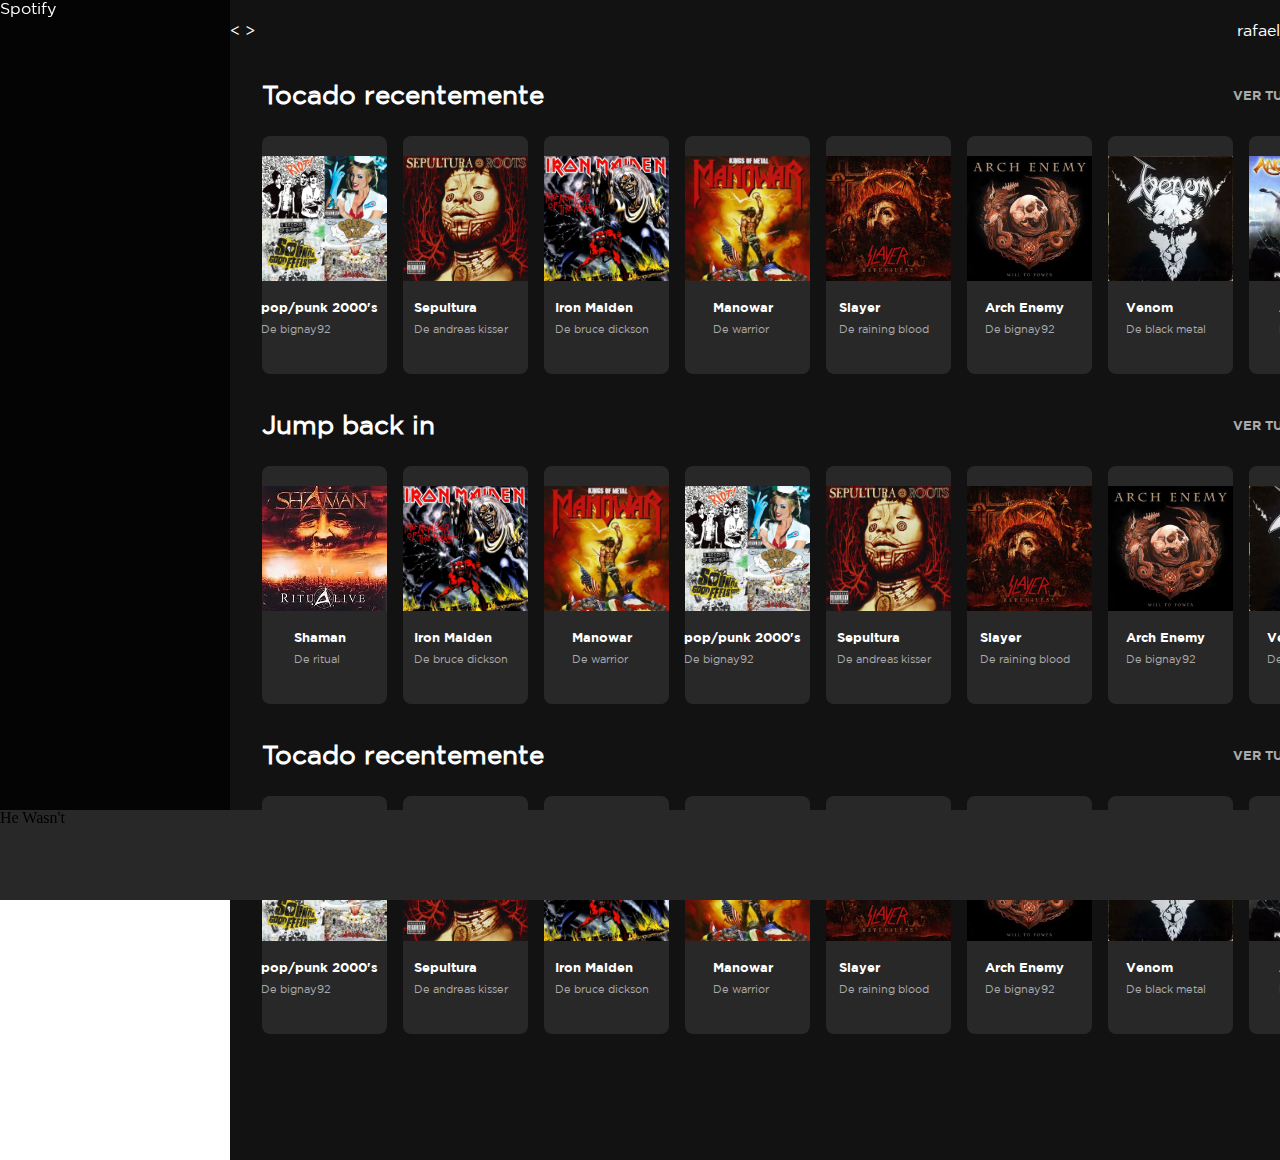
==== index.html @ e06836bf "First commit" ====
<!DOCTYPE html>
<html lang="pt-br">
<head>
    <meta charset="UTF-8">
    <meta name="viewport" content="width=device-width, initial-scale=1.0">
    <link rel="stylesheet" href="./css/reset.css">
    <link rel="stylesheet" href="./css/style.css">
    <title>Spotify - Inicio</title>
</head>
<body>
    <div class="main">
      <nav class="side-navbar">
		  Spotify
	  </nav> 
	  <div class="main-content">
		  <nav class="top-navbar">
			<div class="navigation-arrows">
				< >
			</div>
			<div class="user">
				rafael_valentim
			</div>
		  </nav>
		  <div class="container">
			  <section class="category">
				  <div class="header">
					  <h1 class="title">
						  Tocado recentemente
					  </h1>
					  <span class="see-all">
						  Ver tudo
					  </span>
				  </div>
				  <div class="albuns">
					  <ul class="albuns-list">
						  <li class="list-item">
							 <img src="./img/album.jfif" alt="album" class="album-image"> 
							 <div class="albun-infos">
								 <span class="album-title">pop/punk 2000's</span>
								 <p class="album-creator">De bignay92</p>
							 </div>
						  </li>
						  <li class="list-item">
							<img src="./img/album.jpg" alt="album" class="album-image"> 
							<div class="albun-infos">
								<span class="album-title">Sepultura</span>
								<p class="album-creator">De andreas kisser</p>
							</div>
						 </li>
						 <li class="list-item">
							<img src="./img/album1.jpg" alt="album" class="album-image"> 
							<div class="albun-infos">
								<span class="album-title">Iron Maiden</span>
								<p class="album-creator">De bruce dickson</p>
							</div>
						 </li>
						 <li class="list-item">
							<img src="./img/album2.jpg" alt="album" class="album-image"> 
							<div class="albun-infos">
								<span class="album-title">Manowar</span>
								<p class="album-creator">De warrior</p>
							</div>
						 </li>
						 <li class="list-item">
							<img src="./img/album3.jpg" alt="album" class="album-image"> 
							<div class="albun-infos">
								<span class="album-title">Slayer</span>
								<p class="album-creator">De raining blood</p>
							</div>
						 </li>
						 <li class="list-item">
							<img src="./img/album4.jpg" alt="album" class="album-image"> 
							<div class="albun-infos">
								<span class="album-title">Arch Enemy</span>
								<p class="album-creator">De bignay92</p>
							</div>
						 </li>
						 <li class="list-item">
							<img src="./img/album5.jpg" alt="album" class="album-image"> 
							<div class="albun-infos">
								<span class="album-title">Venom</span>
								<p class="album-creator">De black metal</p>
							</div>
						 </li>
						 <li class="list-item">
							<img src="./img/album6.jpg" alt="album" class="album-image"> 
							<div class="albun-infos">
								<span class="album-title">Angra</span>
								<p class="album-creator">De rebirth</p>
							</div>
						 </li>
						 <li class="list-item">
							<img src="./img/album7.jpg" alt="album" class="album-image"> 
							<div class="albun-infos">
								<span class="album-title">Shaman</span>
								<p class="album-creator">De ritual</p>
							</div>
						 </li>
					  </ul>
				  </div>
			  </section>
			  <section class="category">
				<div class="header">
					<h1 class="title">
						Jump back in
					</h1>
					<span class="see-all">
						Ver tudo
					</span>
				</div>
				<div class="albuns">
					<ul class="albuns-list">
						
						<li class="list-item">
							<img src="./img/album7.jpg" alt="album" class="album-image"> 
							<div class="albun-infos">
								<span class="album-title">Shaman</span>
								<p class="album-creator">De ritual</p>
							</div>
						 </li>						
					   <li class="list-item">
						  <img src="./img/album1.jpg" alt="album" class="album-image"> 
						  <div class="albun-infos">
							  <span class="album-title">Iron Maiden</span>
							  <p class="album-creator">De bruce dickson</p>
						  </div>
					   </li>
					   <li class="list-item">
						  <img src="./img/album2.jpg" alt="album" class="album-image"> 
						  <div class="albun-infos">
							  <span class="album-title">Manowar</span>
							  <p class="album-creator">De warrior</p>
						  </div>
					   </li>
					   <li class="list-item">
							<img src="./img/album.jfif" alt="album" class="album-image"> 
							<div class="albun-infos">
								<span class="album-title">pop/punk 2000's</span>
								<p class="album-creator">De bignay92</p>
							</div>
						</li>
						<li class="list-item">
							<img src="./img/album.jpg" alt="album" class="album-image"> 
							<div class="albun-infos">
								<span class="album-title">Sepultura</span>
								<p class="album-creator">De andreas kisser</p>
							</div>
						</li>
					   <li class="list-item">
						  <img src="./img/album3.jpg" alt="album" class="album-image"> 
						  <div class="albun-infos">
							  <span class="album-title">Slayer</span>
							  <p class="album-creator">De raining blood</p>
						  </div>
					   </li>
					   <li class="list-item">
						  <img src="./img/album4.jpg" alt="album" class="album-image"> 
						  <div class="albun-infos">
							  <span class="album-title">Arch Enemy</span>
							  <p class="album-creator">De bignay92</p>
						  </div>
					   </li>
					   <li class="list-item">
						  <img src="./img/album5.jpg" alt="album" class="album-image"> 
						  <div class="albun-infos">
							  <span class="album-title">Venom</span>
							  <p class="album-creator">De black metal</p>
						  </div>
					   </li>
					   <li class="list-item">
						  <img src="./img/album6.jpg" alt="album" class="album-image"> 
						  <div class="albun-infos">
							  <span class="album-title">Angra</span>
							  <p class="album-creator">De rebirth</p>
						  </div>
					   </li>
					   
					</ul>
				</div>
			</section>
			<section class="category">
				<div class="header">
					<h1 class="title">
						Tocado recentemente
					</h1>
					<span class="see-all">
						Ver tudo
					</span>
				</div>
				<div class="albuns">
					<ul class="albuns-list">
						<li class="list-item">
						   <img src="./img/album.jfif" alt="album" class="album-image"> 
						   <div class="albun-infos">
							   <span class="album-title">pop/punk 2000's</span>
							   <p class="album-creator">De bignay92</p>
						   </div>
						</li>
						<li class="list-item">
						  <img src="./img/album.jpg" alt="album" class="album-image"> 
						  <div class="albun-infos">
							  <span class="album-title">Sepultura</span>
							  <p class="album-creator">De andreas kisser</p>
						  </div>
					   </li>
					   <li class="list-item">
						  <img src="./img/album1.jpg" alt="album" class="album-image"> 
						  <div class="albun-infos">
							  <span class="album-title">Iron Maiden</span>
							  <p class="album-creator">De bruce dickson</p>
						  </div>
					   </li>
					   <li class="list-item">
						  <img src="./img/album2.jpg" alt="album" class="album-image"> 
						  <div class="albun-infos">
							  <span class="album-title">Manowar</span>
							  <p class="album-creator">De warrior</p>
						  </div>
					   </li>
					   <li class="list-item">
						  <img src="./img/album3.jpg" alt="album" class="album-image"> 
						  <div class="albun-infos">
							  <span class="album-title">Slayer</span>
							  <p class="album-creator">De raining blood</p>
						  </div>
					   </li>
					   <li class="list-item">
						  <img src="./img/album4.jpg" alt="album" class="album-image"> 
						  <div class="albun-infos">
							  <span class="album-title">Arch Enemy</span>
							  <p class="album-creator">De bignay92</p>
						  </div>
					   </li>
					   <li class="list-item">
						  <img src="./img/album5.jpg" alt="album" class="album-image"> 
						  <div class="albun-infos">
							  <span class="album-title">Venom</span>
							  <p class="album-creator">De black metal</p>
						  </div>
					   </li>
					   <li class="list-item">
						  <img src="./img/album6.jpg" alt="album" class="album-image"> 
						  <div class="albun-infos">
							  <span class="album-title">Angra</span>
							  <p class="album-creator">De rebirth</p>
						  </div>
					   </li>
					   <li class="list-item">
						  <img src="./img/album7.jpg" alt="album" class="album-image"> 
						  <div class="albun-infos">
							  <span class="album-title">Shaman</span>
							  <p class="album-creator">De ritual</p>
						  </div>
					   </li>
					</ul>
				</div>
			</section>  
		  </div>
		</div>
	</div>
	<nav class="bottom-navbar">
		He Wasn't
	</nav>
</body>
</html>
---- css/style.css ----
body {
    overflow-x: hidden; /* Hide horizontal scrollbar */
  }

@font-face {
    font-family: "GothamBook";
    src: url("./font/GothamBook.ttf");
}

@font-face {
    font-family: "Gotham-Bold";
    src: url("./font/GothamBold.ttf");
}

.main {
    color: #fff;
    display: flex;
    font-family: "GothamBook";
}

.side-navbar {
    background-color: #040404;
    width: 230px;
    height: 880px;
    position: fixed;
}

.main-content {
    margin-left: 230px;
    background-color: #121212;
    background-repeat: no-repeat;
    background-attachment: fixed;
    width: 88%;
}

.main-content .top-navbar {
    height: 60px;
    display: flex;
    justify-content: space-between;
    align-items: center;
}

.main-content .container {
    padding: 0 32px 0 32px;
    height: 1100px;
}

.container .category {
    padding: 16px 0 16px 0;
}

.container .category .header {
    display: flex;
    justify-content: space-between;
    align-items: center;
    padding-top: 6px;
    padding-bottom: 28px;
}

.category .header .title {
    font-size: 26px;
    font-weight: bolder;
}

.category .header .see-all {
    text-transform: uppercase;
    font-family: "Gotham-Bold";
    font-size: 13px;
    color: #aaaaaa;
    margin-right: 20px;
}


.albuns .albuns-list {
    display: flex;
}

.albuns .albuns-list .list-item {
    background-color: #282828;
    display: flex;
    flex-direction: column;
    align-items: center;
    width: 170px;
    height: 238px;
    border-radius: 8px;
    margin-right: 16px;
}

.category .albuns .album-image {
    width: 125px;
    height: 125px;
    margin-top: 20px;
    margin-bottom: 20px;
}

.category .albuns .albun-infos {
    display: flex;
    flex-direction: column;
    text-align: left;
    margin-left: -10px;
}
.category .albuns .album-title {
    font-size: 13px;
    font-weight: bolder;
    margin-bottom: 10px;
    font-family: "Gotham-Bold"; 
}

.category .albuns .album-creator {
    font-size: 11px;
    color: #aaaaaa;
}

.bottom-navbar {
    position: fixed;
    left: 0;
    bottom: 0;
    width: 100%;
    height: 90px;
    background-color: #282828;
}
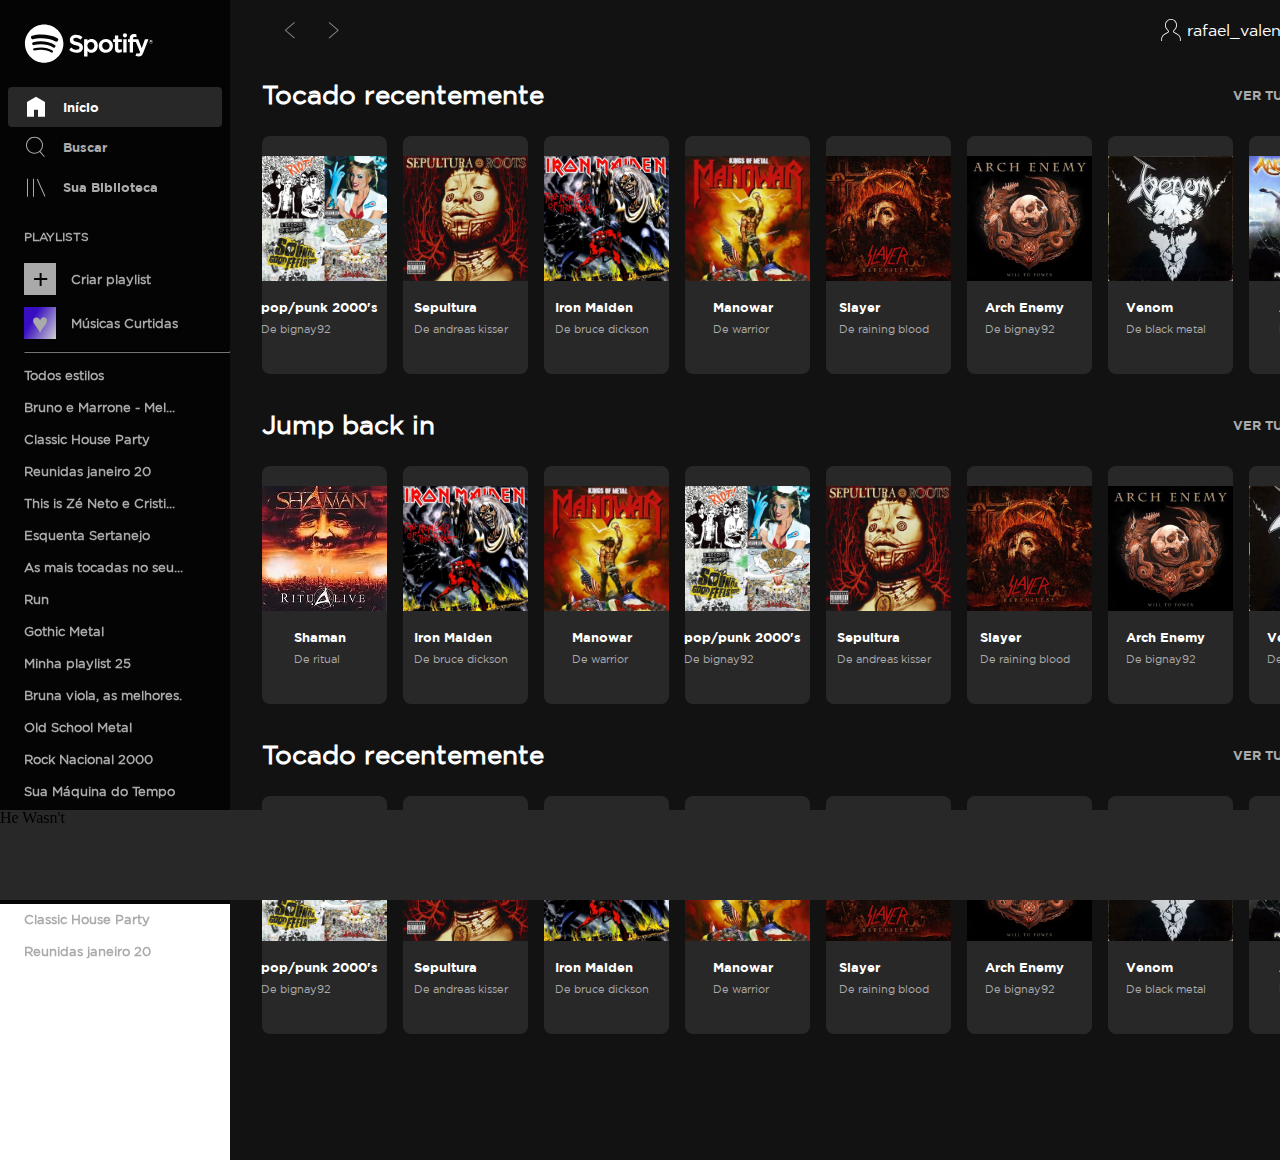
==== commit 79b24057: "Side navbar" ====
--- a/index.html
+++ b/index.html
@@ -9,17 +9,104 @@
 </head>
 <body>
     <div class="main">
+
       <nav class="side-navbar">
-		  Spotify
+		  <div class="navbar-logo">
+			<svg viewBox="0 0 1134 340" class="spotify-logo"><title>Spotify</title><path fill="currentColor" d="M8 171c0 92 76 168 168 168s168-76 168-168S268 4 176 4 8 79 8 171zm230 78c-39-24-89-30-147-17-14 2-16-18-4-20 64-15 118-8 162 19 11 7 0 24-11 18zm17-45c-45-28-114-36-167-20-17 5-23-21-7-25 61-18 136-9 188 23 14 9 0 31-14 22zM80 133c-17 6-28-23-9-30 59-18 159-15 221 22 17 9 1 37-17 27-54-32-144-35-195-19zm379 91c-17 0-33-6-47-20-1 0-1 1-1 1l-16 19c-1 1-1 2 0 3 18 16 40 24 64 24 34 0 55-19 55-47 0-24-15-37-50-46-29-7-34-12-34-22s10-16 23-16 25 5 39 15c0 0 1 1 2 1s1-1 1-1l14-20c1-1 1-1 0-2-16-13-35-20-56-20-31 0-53 19-53 46 0 29 20 38 52 46 28 6 32 12 32 22 0 11-10 17-25 17zm95-77v-13c0-1-1-2-2-2h-26c-1 0-2 1-2 2v147c0 1 1 2 2 2h26c1 0 2-1 2-2v-46c10 11 21 16 36 16 27 0 54-21 54-61s-27-60-54-60c-15 0-26 5-36 17zm30 78c-18 0-31-15-31-35s13-34 31-34 30 14 30 34-12 35-30 35zm68-34c0 34 27 60 62 60s62-27 62-61-26-60-61-60-63 27-63 61zm30-1c0-20 13-34 32-34s33 15 33 35-13 34-32 34-33-15-33-35zm140-58v-29c0-1 0-2-1-2h-26c-1 0-2 1-2 2v29h-13c-1 0-2 1-2 2v22c0 1 1 2 2 2h13v58c0 23 11 35 34 35 9 0 18-2 25-6 1 0 1-1 1-2v-21c0-1 0-2-1-2h-2c-5 3-11 4-16 4-8 0-12-4-12-12v-54h30c1 0 2-1 2-2v-22c0-1-1-2-2-2h-30zm129-3c0-11 4-15 13-15 5 0 10 0 15 2h1s1-1 1-2V93c0-1 0-2-1-2-5-2-12-3-22-3-24 0-36 14-36 39v5h-13c-1 0-2 1-2 2v22c0 1 1 2 2 2h13v89c0 1 1 2 2 2h26c1 0 1-1 1-2v-89h25l37 89c-4 9-8 11-14 11-5 0-10-1-15-4h-1l-1 1-9 19c0 1 0 3 1 3 9 5 17 7 27 7 19 0 30-9 39-33l45-116v-2c0-1-1-1-2-1h-27c-1 0-1 1-1 2l-28 78-30-78c0-1-1-2-2-2h-44v-3zm-83 3c-1 0-2 1-2 2v113c0 1 1 2 2 2h26c1 0 1-1 1-2V134c0-1 0-2-1-2h-26zm-6-33c0 10 9 19 19 19s18-9 18-19-8-18-18-18-19 8-19 18zm245 69c10 0 19-8 19-18s-9-18-19-18-18 8-18 18 8 18 18 18zm0-34c9 0 17 7 17 16s-8 16-17 16-16-7-16-16 7-16 16-16zm4 18c3-1 5-3 5-6 0-4-4-6-8-6h-8v19h4v-6h4l4 6h5zm-3-9c2 0 4 1 4 3s-2 3-4 3h-4v-6h4z"></path></svg>
+		  </div>
+		  <div class="navbar-links">
+			  <ul class="navbar-links-list">
+				  <li class="navbar-link-item">
+					<svg viewBox="0 0 512 512" width="24" height="24" xmlns="http://www.w3.org/2000/svg"><path d="M448 463.746h-149.333v-149.333h-85.334v149.333h-149.333v-315.428l192-111.746 192 110.984v316.19z" fill="currentColor"></path></svg>
+					  <span>Início</span>
+				  </li>
+				  <li class="navbar-link-item">
+					<svg viewBox="0 0 512 512" width="24" height="24" xmlns="http://www.w3.org/2000/svg"><path d="M349.714 347.937l93.714 109.969-16.254 13.969-93.969-109.969q-48.508 36.825-109.207 36.825-36.826 0-70.476-14.349t-57.905-38.603-38.603-57.905-14.349-70.476 14.349-70.476 38.603-57.905 57.905-38.603 70.476-14.349 70.476 14.349 57.905 38.603 38.603 57.905 14.349 70.476q0 37.841-14.73 71.619t-40.889 58.921zM224 377.397q43.428 0 80.254-21.461t58.286-58.286 21.461-80.254-21.461-80.254-58.286-58.285-80.254-21.46-80.254 21.46-58.285 58.285-21.46 80.254 21.46 80.254 58.285 58.286 80.254 21.461z" fill="currentColor" fill-rule="evenodd"></path></svg>
+					  <span>Buscar</span>
+				  </li>
+				  <li class="navbar-link-item">
+					<svg viewBox="0 0 512 512" width="24" height="24" xmlns="http://www.w3.org/2000/svg"><path d="M291.301 81.778l166.349 373.587-19.301 8.635-166.349-373.587zM64 463.746v-384h21.334v384h-21.334zM192 463.746v-384h21.334v384h-21.334z" fill="currentColor"></path></svg>
+					  <span>Sua Biblioteca</span>
+				  </li>
+			  </ul>
+		  </div>
+		  <div class="side-navbar-container">
+
+			  <div class="navbar-playlists">
+				  <p class="playlists-title">Playlists</p>
+				  <ul>
+					  <li class="playlist-item">
+						<div class="playlist-icon-plus">
+							<span class="icon-plus">+</span>
+						</div>
+						<p class="playlist-item-title">Criar playlist</p>
+					  </li>
+					  <li class="playlist-item">
+						<div class="playlist-icon-heart">
+							<span class="icon-heart">&#9829;</span>
+						</div>
+						<p class="playlist-item-title">Músicas Curtidas</p>
+					  </li>
+				  </ul>
+			  </div>
+			  <div class="navbar-separator">
+				<hr class="solid">
+			  </div>
+			  <div class="album-list">
+				  <ul class="album-list-scroll">
+					  <li class="album-playlist-name">Todos estilos</li>
+					  <li class="album-playlist-name">Bruno e Marrone - Mel...</li>
+					  <li class="album-playlist-name">Classic House Party</li>
+					  <li class="album-playlist-name">Reunidas janeiro 20</li>
+					  <li class="album-playlist-name">This is Zé Neto e Cristi...</li>
+					  <li class="album-playlist-name">Esquenta Sertanejo</li>
+					  <li class="album-playlist-name">As mais tocadas no seu...</li>
+					  <li class="album-playlist-name">Run</li>
+					  <li class="album-playlist-name">Gothic Metal</li>
+					  <li class="album-playlist-name">Minha playlist 25</li>
+					  <li class="album-playlist-name">Bruna viola, as melhores.</li>
+					  <li class="album-playlist-name">Old School Metal</li>
+					  <li class="album-playlist-name">Rock Nacional 2000</li>
+					  <li class="album-playlist-name">Sua Máquina do Tempo</li>
+					  <li class="album-playlist-name">Tony Hawk Pro Skater (...</li>
+					  <li class="album-playlist-name">Todos estilos</li>
+					  <li class="album-playlist-name">Bruno e Marrone - Mel...</li>
+					  <li class="album-playlist-name">Classic House Party</li>
+					  <li class="album-playlist-name">Reunidas janeiro 20</li>
+					  <li class="album-playlist-name">This is Zé Neto e Cristi...</li>
+					  <li class="album-playlist-name">Esquenta Sertanejo</li>
+					  <li class="album-playlist-name">As mais tocadas no seu...</li>
+					  <li class="album-playlist-name">Run</li>
+					  <li class="album-playlist-name">Gothic Metal</li>
+					  <li class="album-playlist-name">Minha playlist 25</li>
+					  <li class="album-playlist-name">Bruna viola, as melhores.</li>
+					  <li class="album-playlist-name">Old School Metal</li>
+					  <li class="album-playlist-name">Rock Nacional 2000</li>
+					  <li class="album-playlist-name">Sua Máquina do Tempo</li>
+					  <li class="album-playlist-name">Tony Hawk Pro Skater (...</li>
+
+					  <li>
+						<svg viewBox="0 0 20 20" xmlns="http://www.w3.org/2000/svg"><title>Download icon</title><path d="M12 11.657V6h-1v5.65L9.076 9.414l-.758.65 3.183 3.702 3.195-3.7-.758-.653L12 11.657zM11.5 2C7.358 2 4 5.358 4 9.5c0 4.142 3.358 7.5 7.5 7.5 4.142 0 7.5-3.358 7.5-7.5C19 5.358 15.642 2 11.5 2zm0 14C7.916 16 5 13.084 5 9.5S7.916 3 11.5 3 18 5.916 18 9.5 15.084 16 11.5 16z" fill="currentColor" fill-rule="evenodd"></path></svg>
+						<p>Instalar aplicativo</p>
+					  </li>
+				  </ul>
+			  </div>
+		  </div>
 	  </nav> 
+
+
 	  <div class="main-content">
 		  <nav class="top-navbar">
-			<div class="navigation-arrows">
-				< >
-			</div>
-			<div class="user">
-				rafael_valentim
-			</div>
+			  <div class="top-navbar-container">
+				  <div class="navigation-arrows">
+					  <svg viewBox="0 0 24 24" class="_6be6d9f3103325b95e6d4c0f6b10b783-scss"><path fill="currentColor" d="M15.54 21.15L5.095 12.23 15.54 3.31l.65.76-9.555 8.16 9.555 8.16"></path></svg>
+					  <svg viewBox="0 0 24 24" class="_6be6d9f3103325b95e6d4c0f6b10b783-scss"><path fill="currentColor" d="M7.96 21.15l-.65-.76 9.555-8.16L7.31 4.07l.65-.76 10.445 8.92"></path></svg>
+				  </div>
+				  <div class="user">
+					<svg width="80" height="90" viewBox="0 0 80 90" xmlns="http://www.w3.org/2000/svg"><title>User Icon</title><path d="M67.74 61.78l-14.5-8.334c-.735-.422-1.24-1.145-1.385-1.98-.145-.835.088-1.685.638-2.33l5.912-6.93c3.747-4.378 5.81-9.967 5.81-15.737v-2.256c0-6.668-2.792-13.108-7.658-17.67C51.622 1.92 45.17-.386 38.392.054c-12.677.82-22.607 11.772-22.607 24.934v1.483c0 5.77 2.063 11.36 5.81 15.736l5.912 6.933c.55.644.783 1.493.638 2.33-.143.834-.648 1.556-1.383 1.98l-14.494 8.33C4.7 66.077 0 74.15 0 82.844v6.76h3.333v-6.76c0-7.5 4.055-14.46 10.59-18.174l14.5-8.334c1.597-.918 2.692-2.487 3.007-4.302.315-1.815-.19-3.66-1.387-5.06l-5.913-6.936c-3.23-3.775-5.01-8.594-5.01-13.57v-1.484c0-11.41 8.562-20.9 19.488-21.608 5.85-.377 11.415 1.61 15.67 5.598 4.26 3.992 6.605 9.404 6.605 15.24v2.254c0 4.976-1.778 9.796-5.01 13.57l-5.915 6.935c-1.195 1.4-1.7 3.246-1.386 5.06.313 1.816 1.41 3.385 3.008 4.303l14.507 8.338c6.525 3.71 10.58 10.67 10.58 18.17v6.76H80v-6.76c0-8.695-4.7-16.768-12.26-21.063z" fill="currentColor" fill-rule="evenodd"></path></svg>
+					  <p>rafael_valentim</p>
+				  </div>
+			  </div>
 		  </nav>
 		  <div class="container">
 			  <section class="category">
--- a/css/style.css
+++ b/css/style.css
@@ -33,11 +33,34 @@
     width: 88%;
 }
 
-.main-content .top-navbar {
+.main-content .top-navbar .top-navbar-container {
     height: 60px;
     display: flex;
     justify-content: space-between;
     align-items: center;
+    margin: 0 50px 0 50px;
+}
+
+.top-navbar .top-navbar-container .navigation-arrows {
+    display: flex;
+}
+
+.top-navbar-container .navigation-arrows svg {
+    width: 22px;
+    height: 22px;
+    margin-right: 20px;
+    color: #888888;
+}
+
+.top-navbar-container .user {
+    display: flex;
+    align-items: center;
+}
+
+.top-navbar-container .user svg {
+    width: 22px;
+    height: 22px;
+    margin-right: 5px;
 }
 
 .main-content .container {
@@ -69,7 +92,6 @@
     color: #aaaaaa;
     margin-right: 20px;
 }
-
 
 .albuns .albuns-list {
     display: flex;
@@ -118,4 +140,135 @@
     width: 100%;
     height: 90px;
     background-color: #282828;
-}+}
+
+.side-navbar {
+    display: flex;
+    flex-direction: column;
+    padding-top: 24px;
+    font-size: 13px;
+    font-weight: bolder;
+    color: #aaaaaa;
+}
+
+.side-navbar .side-navbar-container {
+    padding-left: 24px;
+}
+
+.side-navbar .navbar-logo .spotify-logo {
+    width: 130px;
+    height: 39px;
+    padding: 0 0 22px 24px;
+    color: #fff;
+}
+
+.side-navbar .navbar-links .navbar-links-list {
+    display: flex;
+    flex-direction: column;
+    align-items: center;
+    margin-bottom: 24px;
+}
+
+.side-navbar .navbar-links .navbar-link-item {
+    display: flex;
+    align-items: center;
+    width: 93%;
+    height: 40px;
+    border-radius: 4px;
+    vertical-align: middle;
+    font-family: "Gotham-Bold";
+}
+
+.side-navbar .navbar-links .navbar-link-item:nth-child(1) {
+    background-color: #282828;
+    color: #fff;
+}
+
+.navbar-links .navbar-link-item svg {
+    margin-left: 16px;
+    margin-right: 15px;
+
+}
+
+.navbar-playlists .playlists-title {
+    text-transform: uppercase;
+    font-size: 12px;
+    color: #aaaaaa;
+    font-weight: bold;
+    margin-bottom: 20px;
+}
+
+
+.navbar-playlists .playlist-item {
+    display: flex;
+    align-items: center;
+    margin-bottom: 12px;
+}
+
+.playlist-item .playlist-item-title {    
+    font-weight: bolder;
+}
+
+.navbar-playlists .playlist-icon-plus {
+    display: flex;
+    align-items: center;
+    justify-content: space-around;
+    width: 32px;
+    height: 32px;
+    background-color: #aaaaaa;
+    margin-right: 15px;
+    
+}
+
+.navbar-playlists .playlist-icon-plus .icon-plus {
+    color: #040404;
+    font-size: 27px;
+    font-weight: 500;
+}
+
+.navbar-playlists .playlist-icon-heart {
+    display: flex;
+    align-items: center;
+    justify-content: space-around;
+    width: 32px;
+    height: 32px;    
+    background: linear-gradient(120deg, rgba(73, 17, 255, 0.753) 30%, rgb(209, 209, 209) 100%);
+    margin-right: 15px;
+    
+}
+
+.navbar-separator hr {
+    border-width: 0.3px;
+    border-color: #202020;
+}
+
+.navbar-playlists .playlist-icon-heart .icon-heart {
+    color: #aaaaaa;
+    font-size: 28px;
+    font-weight: 500;
+}
+
+.album-list-scroll {
+    overflow: auto;
+    height: 600px;
+}
+
+.album-list .album-playlist-name {
+    font-size: 13px;
+    padding: 9px 0 10px 0;
+}
+
+/* Custom Scrollbar */
+::-webkit-scrollbar {
+    width: 16px;
+}  
+   
+::-webkit-scrollbar-thumb {
+background: #505050; 
+}
+  
+/* Handle on hover */
+::-webkit-scrollbar-thumb:hover {
+background: #555; 
+}
+
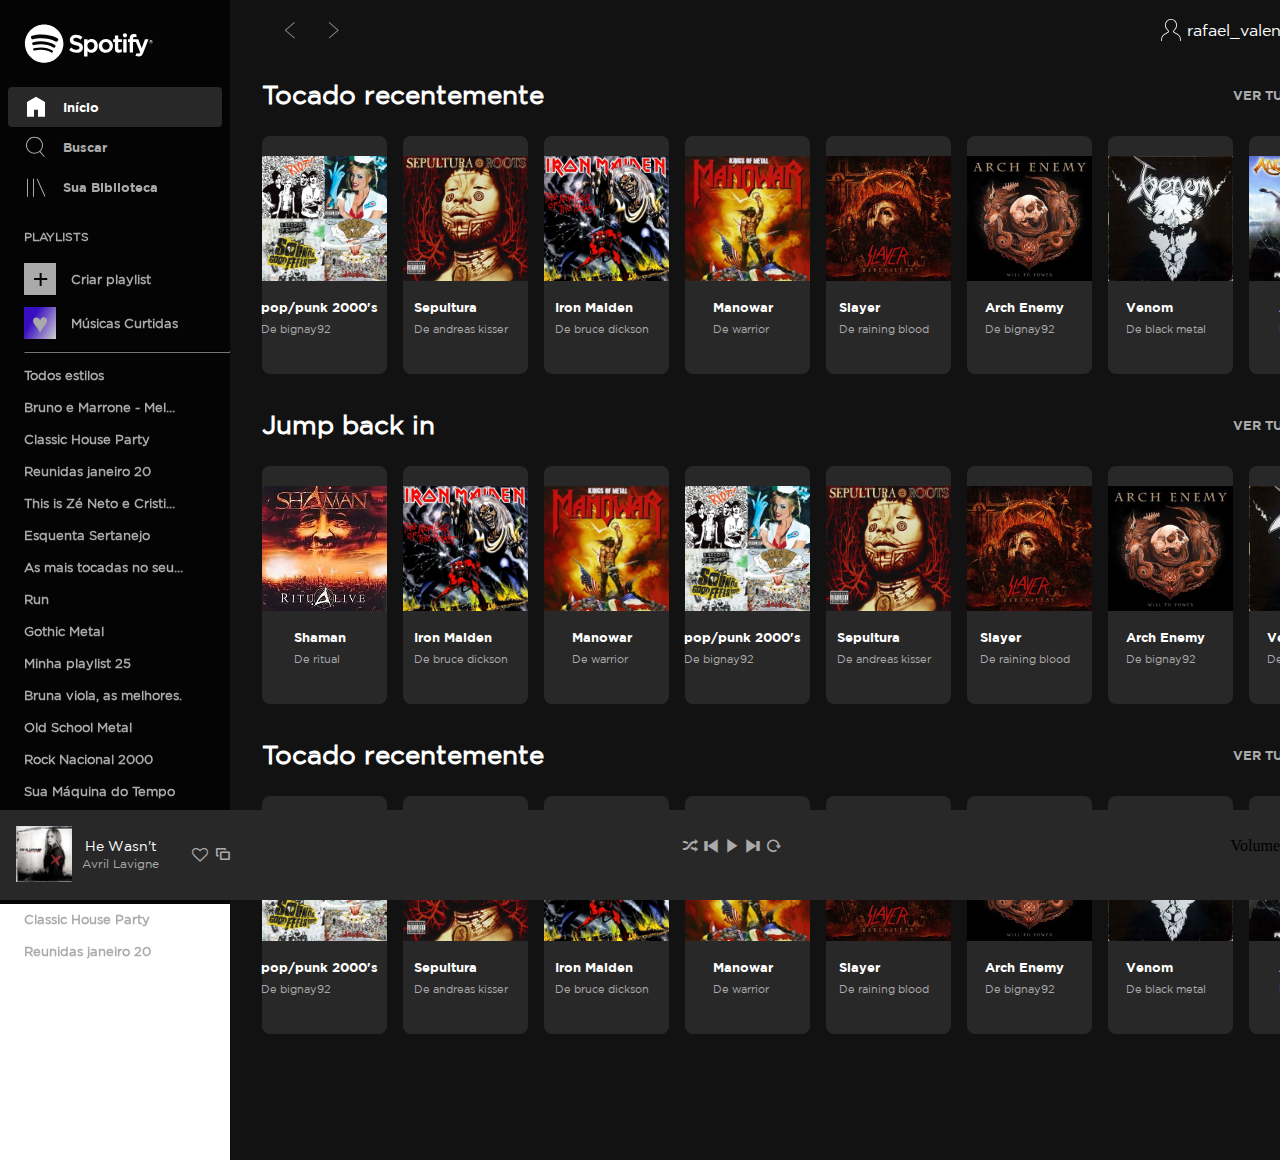
==== commit a6c1be7e: "Player bar initialized" ====
--- a/index.html
+++ b/index.html
@@ -4,6 +4,7 @@
     <meta charset="UTF-8">
     <meta name="viewport" content="width=device-width, initial-scale=1.0">
     <link rel="stylesheet" href="./css/reset.css">
+    <link rel="stylesheet" href="./css/fontello.css">
     <link rel="stylesheet" href="./css/style.css">
     <title>Spotify - Inicio</title>
 </head>
@@ -346,7 +347,34 @@
 		</div>
 	</div>
 	<nav class="bottom-navbar">
-		He Wasn't
+		<div class="container">
+			<div class="container-block">
+				<div class="music">
+					<img src="./img/atual-music.jfif" alt="Atual Music" class="music-image">
+					<div class="atual-music-description">
+						<p class="title">He Wasn't</p>
+						<p>Avril Lavigne</p>
+					</div>
+					<i class="demo-icon icon-heart-empty"></i>
+					<i class="demo-icon icon-squares"></i>
+				</div>
+			</div>
+			<div class="container-block">
+				<div class="buttons">
+					<i class="demo-icon icon-shuffle"></i>
+					<i class="demo-icon icon-to-start"></i>
+					<div class="play-wrapper">
+						<i class="demo-icon icon-play"></i>
+					</div>
+					<i class="demo-icon icon-to-end"></i>
+					<i class="demo-icon icon-cw"></i>
+				</div>
+				<div class="progress-bar-container"></div>
+			</div>
+			<div class="container-block">
+				Volume
+			</div>
+		</div>
 	</nav>
 </body>
 </html>--- a/css/fontello.css
+++ b/css/fontello.css
@@ -0,0 +1,67 @@
+@font-face {
+  font-family: 'fontello';
+  src: url('../font/fontello.eot?88430643');
+  src: url('../font/fontello.eot?88430643#iefix') format('embedded-opentype'),
+       url('../font/fontello.woff2?88430643') format('woff2'),
+       url('../font/fontello.woff?88430643') format('woff'),
+       url('../font/fontello.ttf?88430643') format('truetype'),
+       url('../font/fontello.svg?88430643#fontello') format('svg');
+  font-weight: normal;
+  font-style: normal;
+}
+/* Chrome hack: SVG is rendered more smooth in Windozze. 100% magic, uncomment if you need it. */
+/* Note, that will break hinting! In other OS-es font will be not as sharp as it could be */
+/*
+@media screen and (-webkit-min-device-pixel-ratio:0) {
+  @font-face {
+    font-family: 'fontello';
+    src: url('../font/fontello.svg?88430643#fontello') format('svg');
+  }
+}
+*/
+ 
+ [class^="icon-"]:before, [class*=" icon-"]:before {
+  font-family: "fontello";
+  font-style: normal;
+  font-weight: normal;
+  speak: none;
+ 
+  display: inline-block;
+  text-decoration: inherit;
+  width: 1em;
+  margin-right: .2em;
+  text-align: center;
+  /* opacity: .8; */
+ 
+  /* For safety - reset parent styles, that can break glyph codes*/
+  font-variant: normal;
+  text-transform: none;
+ 
+  /* fix buttons height, for twitter bootstrap */
+  line-height: 1em;
+ 
+  /* Animation center compensation - margins should be symmetric */
+  /* remove if not needed */
+  margin-left: .2em;
+ 
+  /* you can be more comfortable with increased icons size */
+  /* font-size: 120%; */
+ 
+  /* Font smoothing. That was taken from TWBS */
+  -webkit-font-smoothing: antialiased;
+  -moz-osx-font-smoothing: grayscale;
+ 
+  /* Uncomment for 3D effect */
+  /* text-shadow: 1px 1px 1px rgba(127, 127, 127, 0.3); */
+}
+ 
+.icon-heart-empty:before { content: '\e800'; } /* '' */
+.icon-squares:before { content: '\e801'; } /* '' */
+.icon-shuffle:before { content: '\e802'; } /* '' */
+.icon-to-start:before { content: '\e803'; } /* '' */
+.icon-to-end:before { content: '\e804'; } /* '' */
+.icon-play:before { content: '\e805'; } /* '' */
+.icon-cw:before { content: '\e806'; } /* '' */
+.icon-menu:before { content: '\e807'; } /* '' */
+.icon-mobile:before { content: '\e808'; } /* '' */
+.icon-volume-up:before { content: '\e809'; } /* '' */--- a/css/style.css
+++ b/css/style.css
@@ -4,12 +4,12 @@
 
 @font-face {
     font-family: "GothamBook";
-    src: url("./font/GothamBook.ttf");
+    src: url("../font/GothamBook.ttf");
 }
 
 @font-face {
     font-family: "Gotham-Bold";
-    src: url("./font/GothamBold.ttf");
+    src: url("../font/GothamBold.ttf");
 }
 
 .main {
@@ -272,3 +272,50 @@
 background: #555; 
 }
 
+.bottom-navbar .container {
+    display: flex;
+    align-items: center;
+    justify-content: space-between;
+}
+
+.container .container-block .music {
+    display: flex;
+    align-items: center;
+    margin: 16px 0 0 16px;
+    font-family: "GothamBook";
+    color: #aaaaaa;
+    font-size: 12px;
+}
+
+.container-block .music .music-image {
+    width: 56px;
+    height: 56px;
+}
+
+.music .atual-music-description {
+    display: flex;
+    flex-direction: column;
+    align-items: center;
+    margin: 0 30px 0 10px;
+}
+
+.music .atual-music-description .title {
+    color: #fff;
+    font-size: 14px;
+    margin-bottom: 5px;
+}
+
+.container-block .music i {
+    font-size: 16px;
+}
+
+.container-block .buttons {
+    display: flex;
+    align-items: center;
+    color: #aaaaaa;
+    font-size: 15px;
+}
+
+
+
+
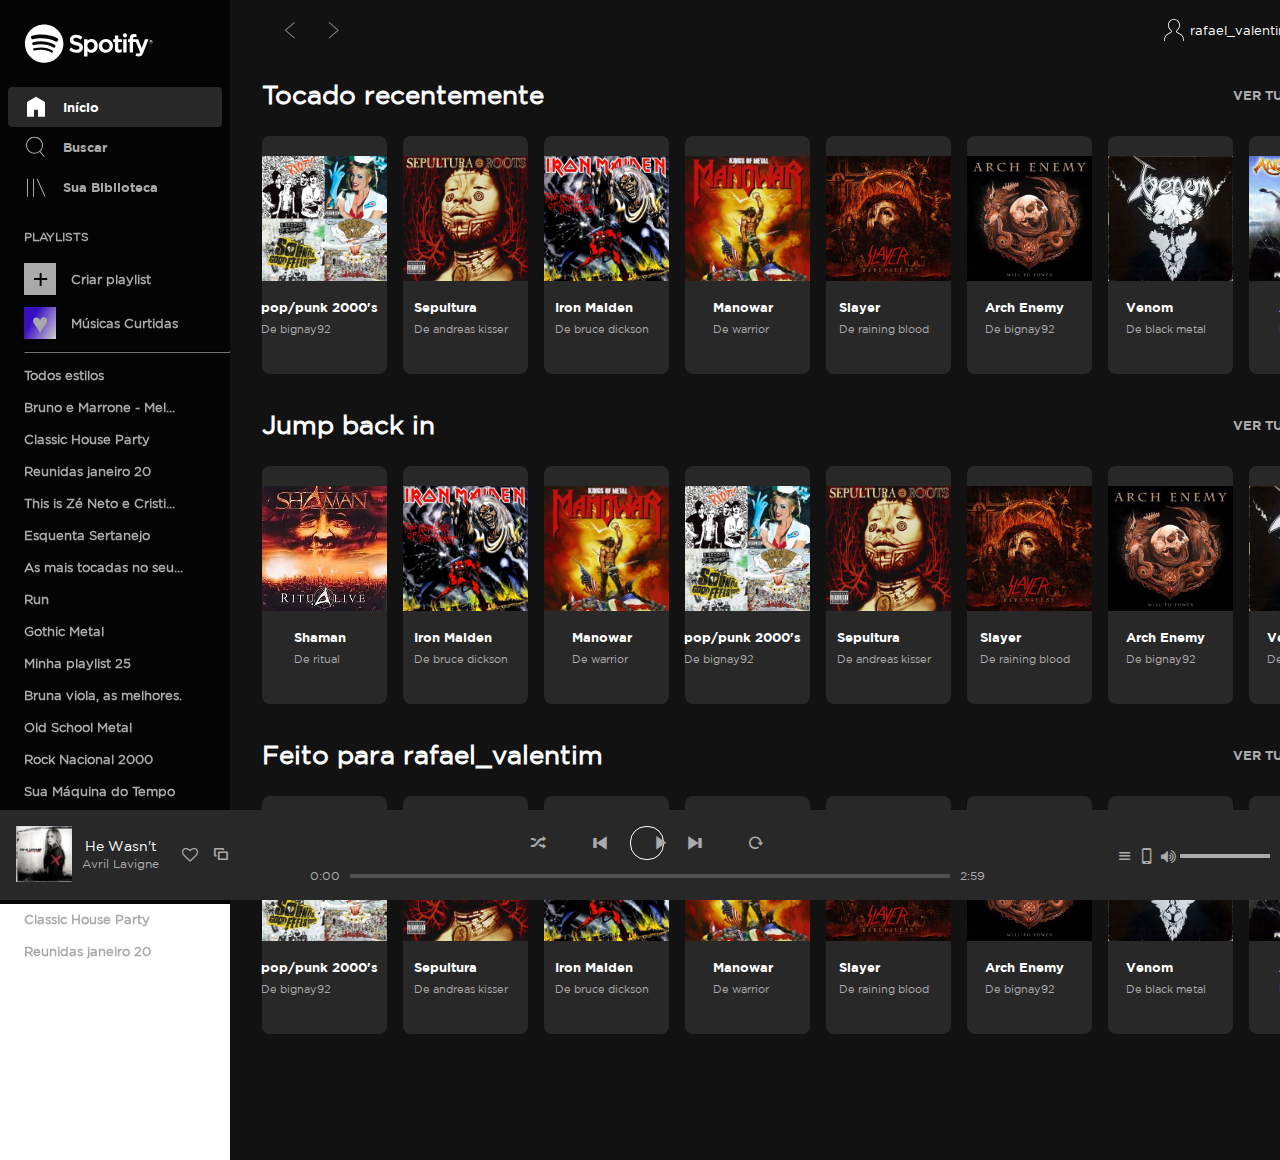
==== commit ccff8222: "All interface implemented" ====
--- a/index.html
+++ b/index.html
@@ -85,11 +85,6 @@
 					  <li class="album-playlist-name">Rock Nacional 2000</li>
 					  <li class="album-playlist-name">Sua Máquina do Tempo</li>
 					  <li class="album-playlist-name">Tony Hawk Pro Skater (...</li>
-
-					  <li>
-						<svg viewBox="0 0 20 20" xmlns="http://www.w3.org/2000/svg"><title>Download icon</title><path d="M12 11.657V6h-1v5.65L9.076 9.414l-.758.65 3.183 3.702 3.195-3.7-.758-.653L12 11.657zM11.5 2C7.358 2 4 5.358 4 9.5c0 4.142 3.358 7.5 7.5 7.5 4.142 0 7.5-3.358 7.5-7.5C19 5.358 15.642 2 11.5 2zm0 14C7.916 16 5 13.084 5 9.5S7.916 3 11.5 3 18 5.916 18 9.5 15.084 16 11.5 16z" fill="currentColor" fill-rule="evenodd"></path></svg>
-						<p>Instalar aplicativo</p>
-					  </li>
 				  </ul>
 			  </div>
 		  </div>
@@ -105,7 +100,7 @@
 				  </div>
 				  <div class="user">
 					<svg width="80" height="90" viewBox="0 0 80 90" xmlns="http://www.w3.org/2000/svg"><title>User Icon</title><path d="M67.74 61.78l-14.5-8.334c-.735-.422-1.24-1.145-1.385-1.98-.145-.835.088-1.685.638-2.33l5.912-6.93c3.747-4.378 5.81-9.967 5.81-15.737v-2.256c0-6.668-2.792-13.108-7.658-17.67C51.622 1.92 45.17-.386 38.392.054c-12.677.82-22.607 11.772-22.607 24.934v1.483c0 5.77 2.063 11.36 5.81 15.736l5.912 6.933c.55.644.783 1.493.638 2.33-.143.834-.648 1.556-1.383 1.98l-14.494 8.33C4.7 66.077 0 74.15 0 82.844v6.76h3.333v-6.76c0-7.5 4.055-14.46 10.59-18.174l14.5-8.334c1.597-.918 2.692-2.487 3.007-4.302.315-1.815-.19-3.66-1.387-5.06l-5.913-6.936c-3.23-3.775-5.01-8.594-5.01-13.57v-1.484c0-11.41 8.562-20.9 19.488-21.608 5.85-.377 11.415 1.61 15.67 5.598 4.26 3.992 6.605 9.404 6.605 15.24v2.254c0 4.976-1.778 9.796-5.01 13.57l-5.915 6.935c-1.195 1.4-1.7 3.246-1.386 5.06.313 1.816 1.41 3.385 3.008 4.303l14.507 8.338c6.525 3.71 10.58 10.67 10.58 18.17v6.76H80v-6.76c0-8.695-4.7-16.768-12.26-21.063z" fill="currentColor" fill-rule="evenodd"></path></svg>
-					  <p>rafael_valentim</p>
+					  <p class="username">rafael_valentim ▼</p>
 				  </div>
 			  </div>
 		  </nav>
@@ -269,7 +264,7 @@
 			<section class="category">
 				<div class="header">
 					<h1 class="title">
-						Tocado recentemente
+						Feito para rafael_valentim
 					</h1>
 					<span class="see-all">
 						Ver tudo
@@ -369,10 +364,19 @@
 					<i class="demo-icon icon-to-end"></i>
 					<i class="demo-icon icon-cw"></i>
 				</div>
-				<div class="progress-bar-container"></div>
+				<div class="progress-bar-container">
+					<p>0:00</p>
+					<div class="progress-bar"></div>
+					<p>2:59</p>
+				</div>
 			</div>
 			<div class="container-block">
-				Volume
+				<div class="volume-wrapper">
+					<i class="demo-icon icon-menu"></i>
+					<i class="demo-icon icon-mobile"></i>
+					<i class="demo-icon icon-volume-up"></i>
+					<div class="volume"></div>
+				</div>
 			</div>
 		</div>
 	</nav>
--- a/css/style.css
+++ b/css/style.css
@@ -1,6 +1,6 @@
 body {
     overflow-x: hidden; /* Hide horizontal scrollbar */
-  }
+}
 
 @font-face {
     font-family: "GothamBook";
@@ -61,6 +61,10 @@
     width: 22px;
     height: 22px;
     margin-right: 5px;
+}
+
+.username {
+    font-size: 13px;
 }
 
 .main-content .container {
@@ -258,6 +262,108 @@
     padding: 9px 0 10px 0;
 }
 
+.album-list .album-playlist-name:hover {
+    color: #fff;
+}
+
+.bottom-navbar .container {
+    display: flex;
+    align-items: center;
+    justify-content: space-between;
+}
+
+.container .container-block .music {
+    display: flex;
+    align-items: center;
+    margin: 16px 0 0 16px;
+    font-family: "GothamBook";
+    color: #aaaaaa;
+    font-size: 12px;
+}
+
+.container-block .music .music-image {
+    width: 56px;
+    height: 56px;
+}
+
+.music .atual-music-description {
+    display: flex;
+    flex-direction: column;
+    align-items: center;
+    margin: 0 20px 0 10px;
+}
+
+.music .atual-music-description .title {
+    color: #fff;
+    font-size: 14px;
+    margin-bottom: 5px;
+    
+}
+.music .icon-heart-empty {
+    margin-right: 8px;
+}
+
+.container-block .music i {
+    font-size: 16px;
+}
+
+.container-block .buttons {
+    display: flex;
+    align-items: center;
+    justify-content: center;
+    color: #aaaaaa;
+    font-size: 15px;
+    margin-top: 15px;
+    margin-bottom: 10px;
+}
+
+.container-block:nth-child(2) {
+    margin-left: -50px;
+}
+
+.container-block .buttons i {
+    margin: 0 20px 0 20px;
+}
+
+.container-block .buttons .play-wrapper {
+    display: flex;
+    align-items: center;
+    justify-content: space-around;
+    border: 1px solid #fff;
+    border-radius: 16px;
+    width: 32px;
+    height: 32px;
+}
+
+.progress-bar-container {
+    display: flex;
+    align-items: center;
+    font-family: "GothamBook";
+    color: #aaaaaa;
+    font-size: 12px;
+}
+
+.progress-bar-container .progress-bar {
+    width: 600px;
+    height: 4px;
+    background-color: #505050;
+    margin: 0 10px 0 10px;    
+}
+
+.container-block .volume-wrapper {
+    display: flex;
+    align-items: center;
+    color: #aaaaaa;
+    font-size: 16px;
+    margin: 20px 10px 0 0;
+}
+
+.volume-wrapper .volume {
+    width: 90px;
+    height: 4px;
+    background-color: #aaaaaa;
+}
+
 /* Custom Scrollbar */
 ::-webkit-scrollbar {
     width: 16px;
@@ -266,56 +372,9 @@
 ::-webkit-scrollbar-thumb {
 background: #505050; 
 }
-  
-/* Handle on hover */
+ 
 ::-webkit-scrollbar-thumb:hover {
 background: #555; 
 }
 
-.bottom-navbar .container {
-    display: flex;
-    align-items: center;
-    justify-content: space-between;
-}
-
-.container .container-block .music {
-    display: flex;
-    align-items: center;
-    margin: 16px 0 0 16px;
-    font-family: "GothamBook";
-    color: #aaaaaa;
-    font-size: 12px;
-}
-
-.container-block .music .music-image {
-    width: 56px;
-    height: 56px;
-}
-
-.music .atual-music-description {
-    display: flex;
-    flex-direction: column;
-    align-items: center;
-    margin: 0 30px 0 10px;
-}
-
-.music .atual-music-description .title {
-    color: #fff;
-    font-size: 14px;
-    margin-bottom: 5px;
-}
-
-.container-block .music i {
-    font-size: 16px;
-}
-
-.container-block .buttons {
-    display: flex;
-    align-items: center;
-    color: #aaaaaa;
-    font-size: 15px;
-}
-
-
-
-
+
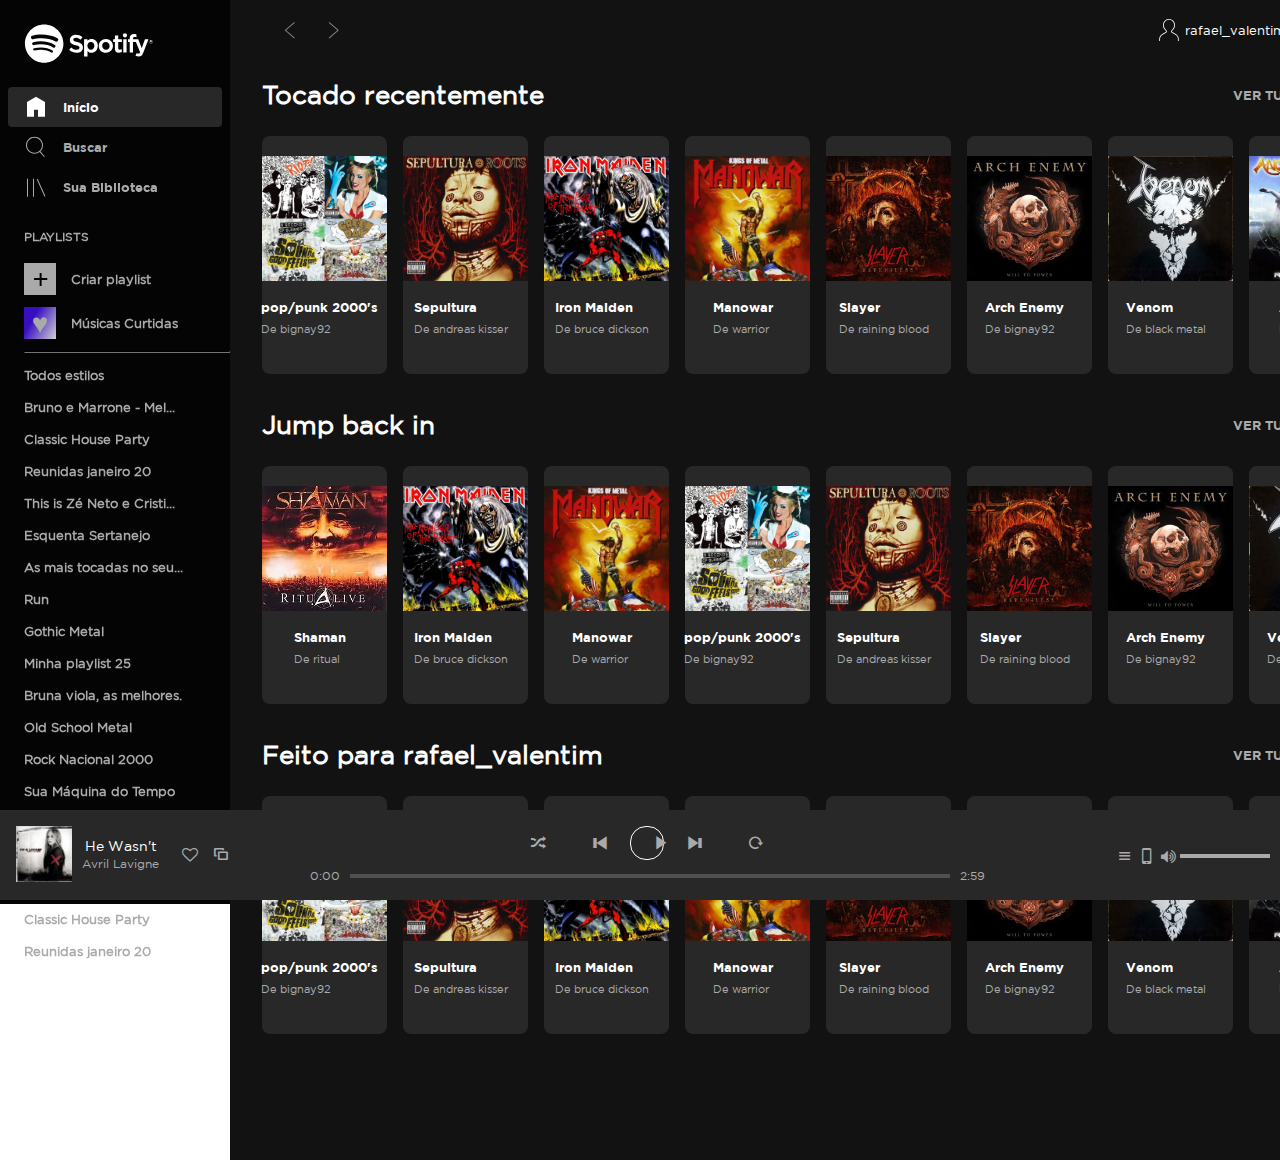
==== commit 03bbe21f: "Doing animations and cleaning repos" ====
--- a/index.html
+++ b/index.html
@@ -348,7 +348,7 @@
 					<img src="./img/atual-music.jfif" alt="Atual Music" class="music-image">
 					<div class="atual-music-description">
 						<p class="title">He Wasn't</p>
-						<p>Avril Lavigne</p>
+						<p class="artist">Avril Lavigne</p>
 					</div>
 					<i class="demo-icon icon-heart-empty"></i>
 					<i class="demo-icon icon-squares"></i>
--- a/css/style.css
+++ b/css/style.css
@@ -52,9 +52,22 @@
     color: #888888;
 }
 
+.top-navbar-container .navigation-arrows svg:hover {
+        color: #fff;
+        cursor: pointer;
+}
+
 .top-navbar-container .user {
     display: flex;
     align-items: center;
+    padding: 5px;
+    border-radius: 16px;
+}
+
+.top-navbar-container .user:hover {
+    padding: 5px;
+    background-color: #282828;
+    cursor: pointer;
 }
 
 .top-navbar-container .user svg {
@@ -89,6 +102,11 @@
     font-weight: bolder;
 }
 
+.category .header .title:hover {
+    text-decoration: underline;
+    cursor: pointer;
+}
+
 .category .header .see-all {
     text-transform: uppercase;
     font-family: "Gotham-Bold";
@@ -97,6 +115,11 @@
     margin-right: 20px;
 }
 
+.category .header .see-all:hover {
+    text-decoration: underline;
+    cursor: pointer;
+}
+
 .albuns .albuns-list {
     display: flex;
 }
@@ -110,6 +133,10 @@
     height: 238px;
     border-radius: 8px;
     margin-right: 16px;
+}
+
+.albuns .albuns-list .list-item:hover {
+    cursor: pointer;
 }
 
 .category .albuns .album-image {
@@ -183,6 +210,12 @@
     font-family: "Gotham-Bold";
 }
 
+.side-navbar .navbar-links .navbar-link-item:hover {
+    color: #fff;
+    cursor: pointer;
+    transition: 0.4s;
+}
+
 .side-navbar .navbar-links .navbar-link-item:nth-child(1) {
     background-color: #282828;
     color: #fff;
@@ -202,11 +235,15 @@
     margin-bottom: 20px;
 }
 
-
 .navbar-playlists .playlist-item {
     display: flex;
     align-items: center;
     margin-bottom: 12px;
+}
+.navbar-playlists .playlist-item:hover {
+    color: #fff;
+    cursor: pointer;
+    transition: 0.4s;
 }
 
 .playlist-item .playlist-item-title {    
@@ -299,8 +336,24 @@
     margin-bottom: 5px;
     
 }
+.music .atual-music-description .title:hover {
+    color: #fff;
+    cursor: pointer;
+    text-decoration: underline;
+}
+
+.music .atual-music-description .artist:hover {
+    color: #fff;
+    cursor: pointer;
+    text-decoration: underline;
+}
+
 .music .icon-heart-empty {
     margin-right: 8px;
+}
+
+.container-block i:hover {
+    color: #fff;
 }
 
 .container-block .music i {
